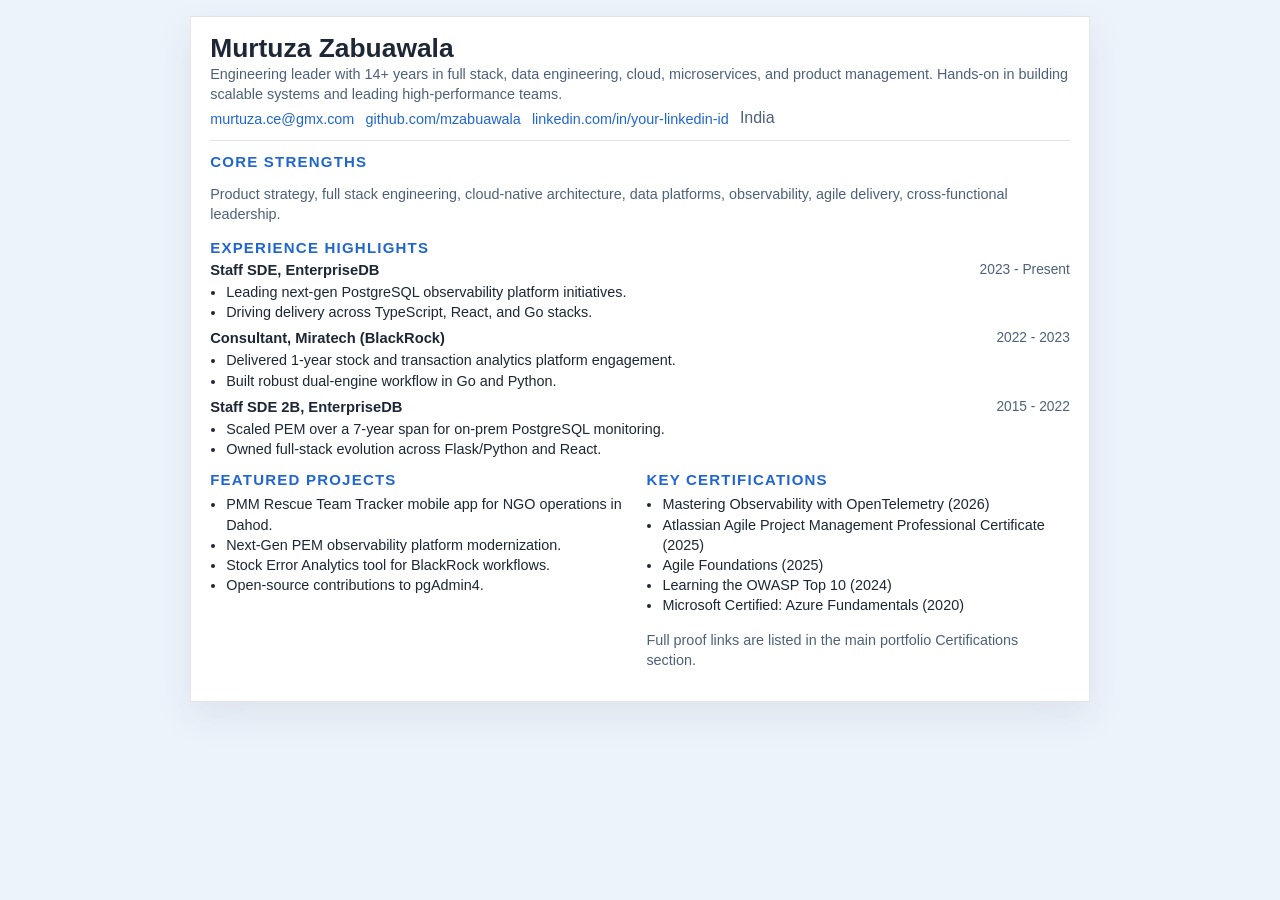
==== resume-one-page.html @ 9705dea1 "added github webpage" ====
<!doctype html>
<html lang="en">
  <head>
    <meta charset="UTF-8" />
    <meta name="viewport" content="width=device-width, initial-scale=1.0" />
    <title>Murtuza Zabuawala | One-Page Resume</title>
    <style>
      :root {
        --ink: #1d2735;
        --muted: #4d6179;
        --line: #1c2f451f;
        --accent: #1f66d1;
        --paper: #ffffff;
      }

      * {
        box-sizing: border-box;
      }

      body {
        margin: 0;
        padding: 1rem;
        background: #edf3fb;
        color: var(--ink);
        font-family: "Segoe UI", Tahoma, sans-serif;
      }

      .resume {
        width: min(900px, 100%);
        margin: 0 auto;
        background: var(--paper);
        border: 1px solid var(--line);
        box-shadow: 0 14px 36px #1f2f4515;
        padding: 1rem 1.2rem;
      }

      h1,
      h2,
      h3 {
        margin: 0;
      }

      h1 {
        font-size: 1.65rem;
      }

      h2 {
        font-size: 0.94rem;
        text-transform: uppercase;
        letter-spacing: 0.08em;
        color: var(--accent);
        margin: 0 0 0.4rem;
      }

      p,
      li,
      a {
        font-size: 0.9rem;
        line-height: 1.4;
      }

      .head {
        border-bottom: 1px solid var(--line);
        padding-bottom: 0.65rem;
        margin-bottom: 0.75rem;
      }

      .head-links {
        margin-top: 0.3rem;
        display: flex;
        flex-wrap: wrap;
        gap: 0.7rem;
      }

      .head-links a {
        color: var(--accent);
        text-decoration: none;
      }

      .summary {
        margin: 0;
        color: var(--muted);
      }

      .row {
        margin-top: 0.75rem;
      }

      .role {
        margin-bottom: 0.5rem;
      }

      .role-head {
        display: flex;
        justify-content: space-between;
        gap: 0.5rem;
      }

      .role-head strong {
        font-size: 0.92rem;
      }

      .role-head span {
        color: var(--muted);
        font-size: 0.86rem;
      }

      ul {
        margin: 0.25rem 0 0;
        padding-left: 1rem;
      }

      .grid {
        display: grid;
        grid-template-columns: 1fr 1fr;
        gap: 0.8rem;
      }

      .small {
        color: var(--muted);
      }

      @media print {
        @page {
          margin: 0.45in;
          size: A4;
        }

        body {
          background: #fff;
          padding: 0;
        }

        .resume {
          border: 0;
          box-shadow: none;
          width: 100%;
          margin: 0;
          padding: 0;
        }

        a {
          color: #000;
          text-decoration: none;
        }
      }
    </style>
  </head>
  <body>
    <article class="resume">
      <header class="head">
        <h1>Murtuza Zabuawala</h1>
        <p class="summary">
          Engineering leader with 14+ years in full stack, data engineering, cloud,
          microservices, and product management. Hands-on in building scalable systems and
          leading high-performance teams.
        </p>
        <div class="head-links">
          <a href="mailto:murtuza.ce@gmx.com">murtuza.ce@gmx.com</a>
          <a href="https://github.com/mzabuawala" target="_blank" rel="noreferrer">github.com/mzabuawala</a>
          <a href="https://www.linkedin.com/in/your-linkedin-id/" target="_blank" rel="noreferrer">linkedin.com/in/your-linkedin-id</a>
          <span class="small">India</span>
        </div>
      </header>

      <section class="row">
        <h2>Core Strengths</h2>
        <p class="small">
          Product strategy, full stack engineering, cloud-native architecture, data platforms,
          observability, agile delivery, cross-functional leadership.
        </p>
      </section>

      <section class="row">
        <h2>Experience Highlights</h2>
        <div class="role">
          <div class="role-head"><strong>Staff SDE, EnterpriseDB</strong><span>2023 - Present</span></div>
          <ul>
            <li>Leading next-gen PostgreSQL observability platform initiatives.</li>
            <li>Driving delivery across TypeScript, React, and Go stacks.</li>
          </ul>
        </div>
        <div class="role">
          <div class="role-head"><strong>Consultant, Miratech (BlackRock)</strong><span>2022 - 2023</span></div>
          <ul>
            <li>Delivered 1-year stock and transaction analytics platform engagement.</li>
            <li>Built robust dual-engine workflow in Go and Python.</li>
          </ul>
        </div>
        <div class="role">
          <div class="role-head"><strong>Staff SDE 2B, EnterpriseDB</strong><span>2015 - 2022</span></div>
          <ul>
            <li>Scaled PEM over a 7-year span for on-prem PostgreSQL monitoring.</li>
            <li>Owned full-stack evolution across Flask/Python and React.</li>
          </ul>
        </div>
      </section>

      <section class="row grid">
        <div>
          <h2>Featured Projects</h2>
          <ul>
            <li>PMM Rescue Team Tracker mobile app for NGO operations in Dahod.</li>
            <li>Next-Gen PEM observability platform modernization.</li>
            <li>Stock Error Analytics tool for BlackRock workflows.</li>
            <li>Open-source contributions to pgAdmin4.</li>
          </ul>
        </div>
        <div>
          <h2>Key Certifications</h2>
          <ul>
            <li>Mastering Observability with OpenTelemetry (2026)</li>
            <li>Atlassian Agile Project Management Professional Certificate (2025)</li>
            <li>Agile Foundations (2025)</li>
            <li>Learning the OWASP Top 10 (2024)</li>
            <li>Microsoft Certified: Azure Fundamentals (2020)</li>
          </ul>
          <p class="small">
            Full proof links are listed in the main portfolio Certifications section.
          </p>
        </div>
      </section>
    </article>
  </body>
</html>
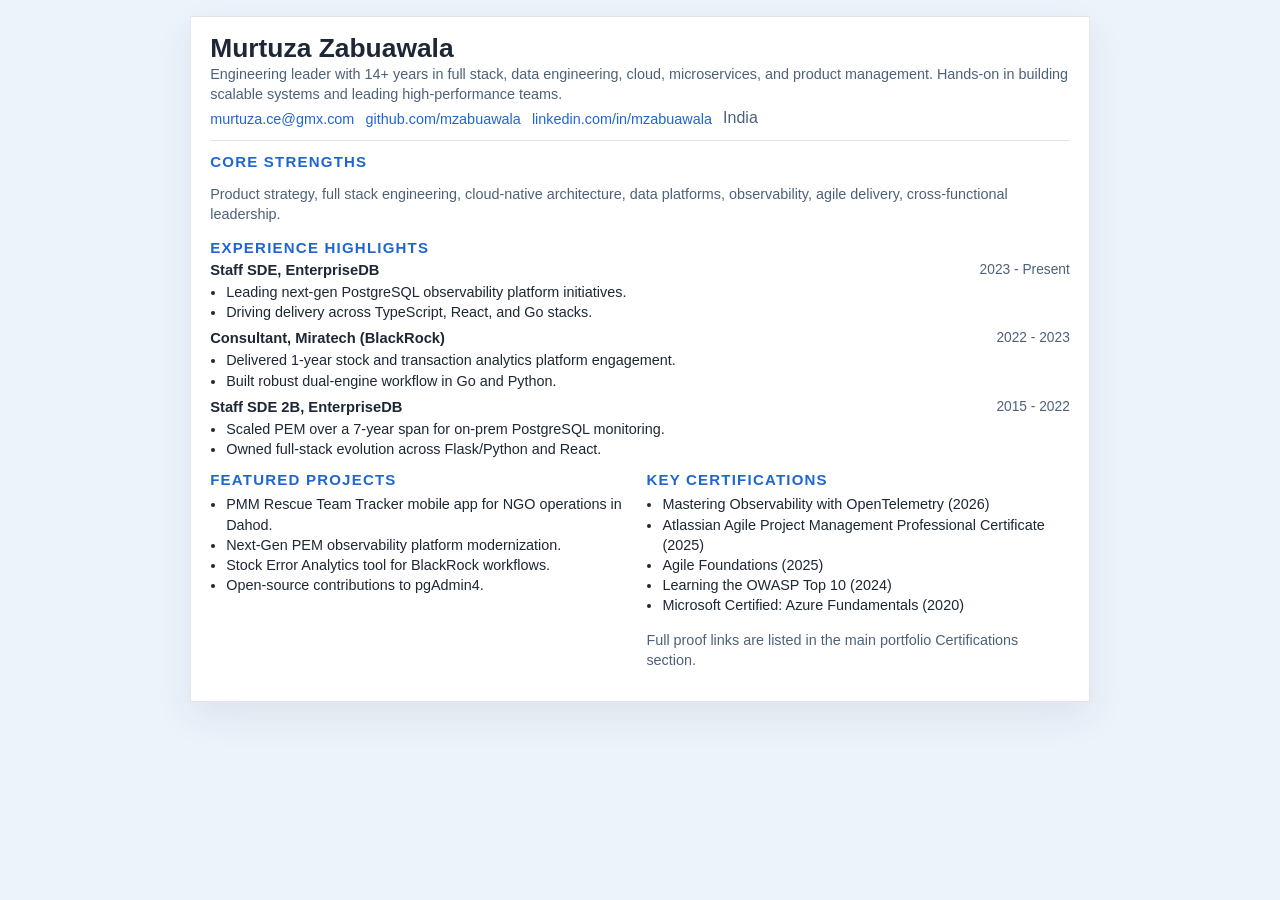
==== commit 2b5635aa: "added github webpage" ====
--- a/resume-one-page.html
+++ b/resume-one-page.html
@@ -158,7 +158,7 @@
         <div class="head-links">
           <a href="mailto:murtuza.ce@gmx.com">murtuza.ce@gmx.com</a>
           <a href="https://github.com/mzabuawala" target="_blank" rel="noreferrer">github.com/mzabuawala</a>
-          <a href="https://www.linkedin.com/in/your-linkedin-id/" target="_blank" rel="noreferrer">linkedin.com/in/your-linkedin-id</a>
+          <a href="https://www.linkedin.com/in/mzabuawala/" target="_blank" rel="noreferrer">linkedin.com/in/mzabuawala</a>
           <span class="small">India</span>
         </div>
       </header>
